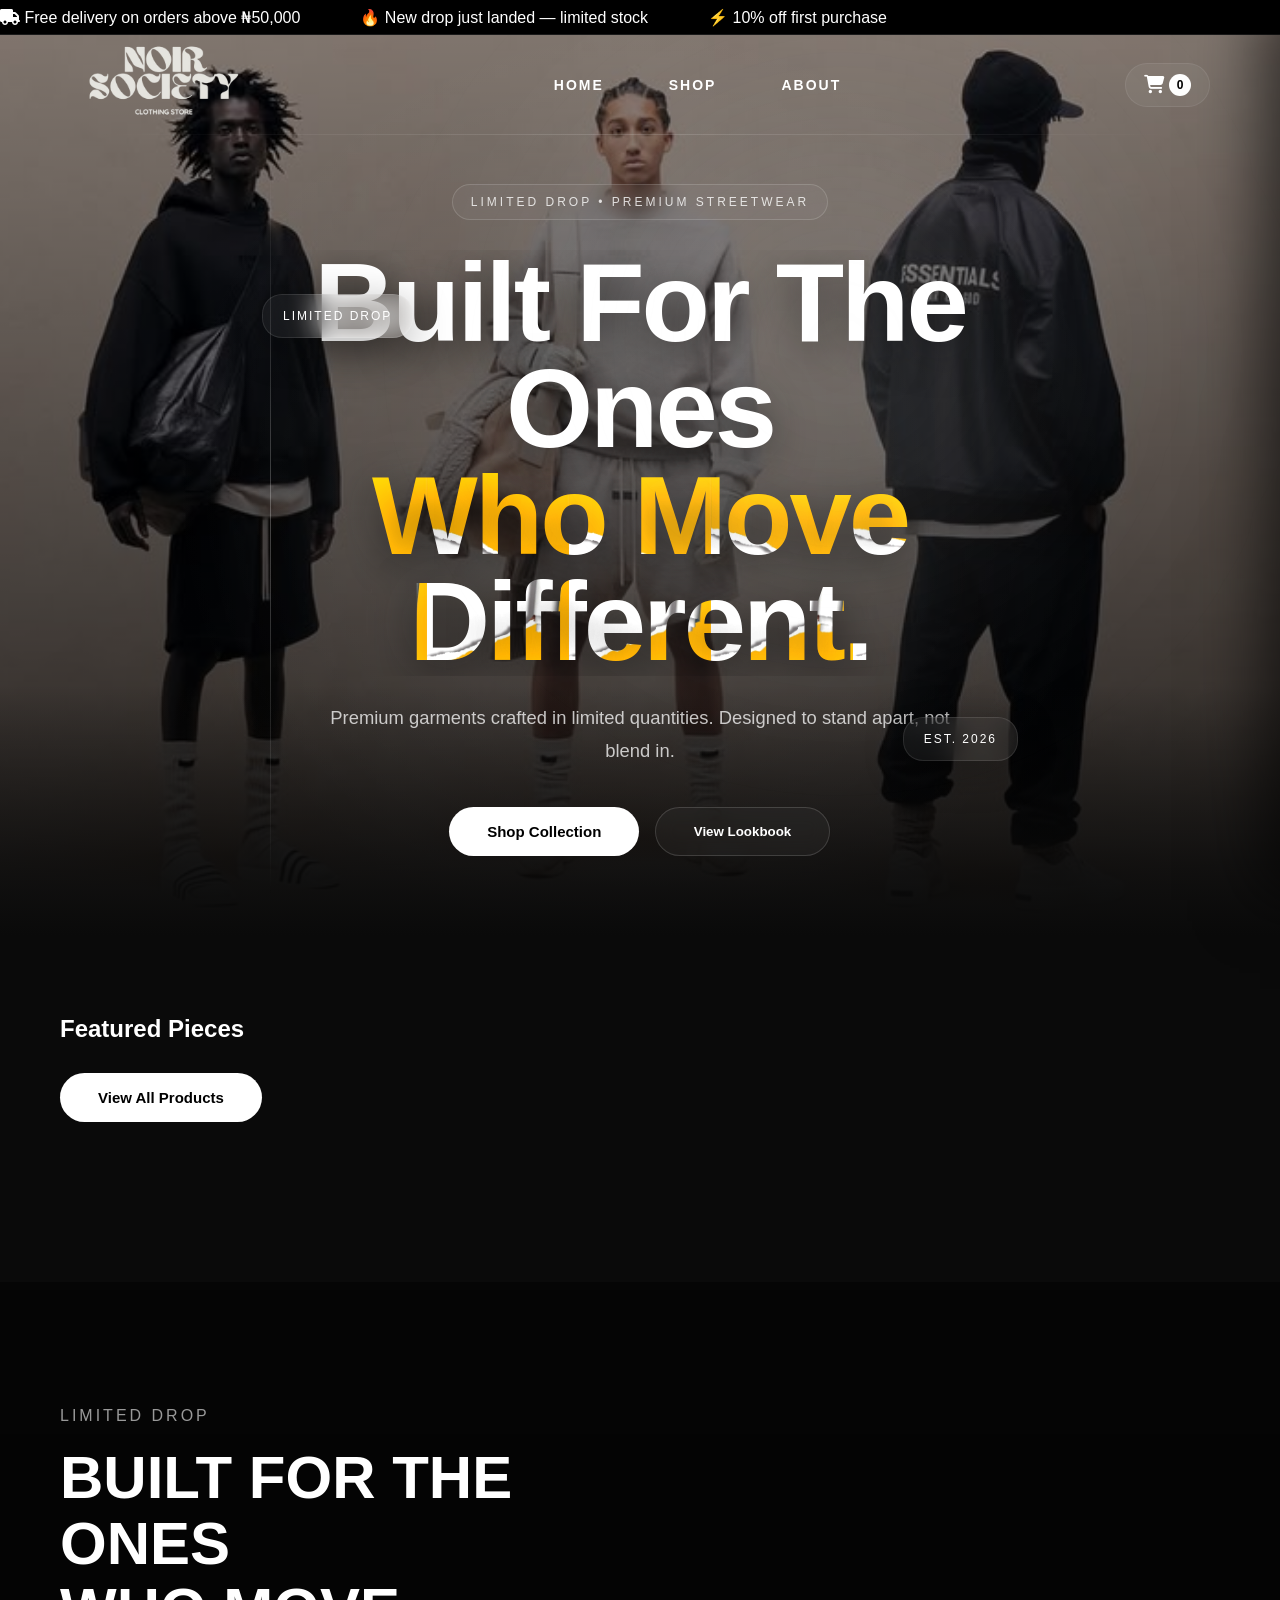
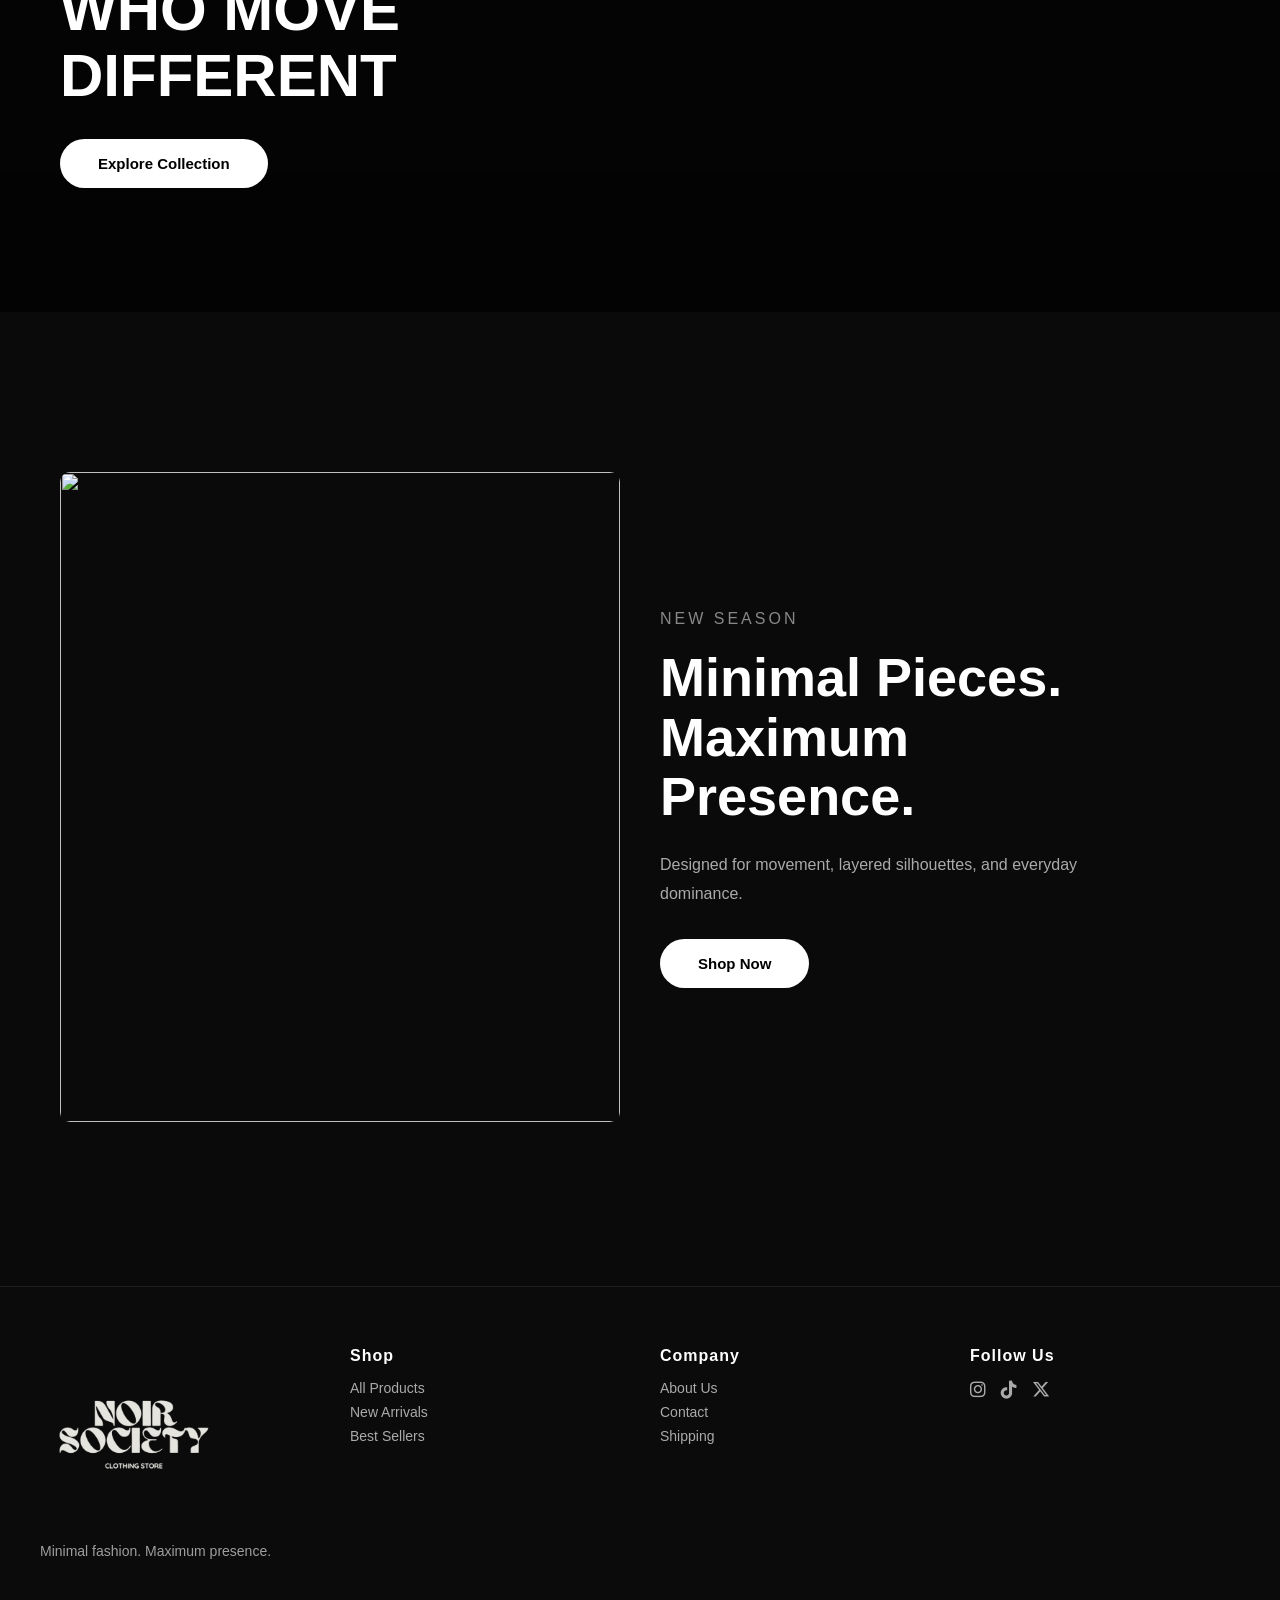
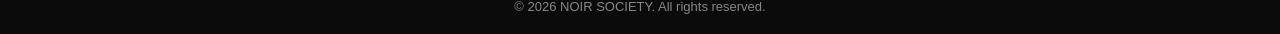
==== index.html @ 91fe2741 "Add files via upload" ====
<!DOCTYPE html>
<html lang="en">
<head>
  <meta charset="UTF-8" />
  <meta name="viewport" content="width=device-width, initial-scale=1.0"/>
  <title>NOIR SOCIETY</title>
  <link rel="stylesheet" href="https://cdnjs.cloudflare.com/ajax/libs/font-awesome/6.5.0/css/all.min.css">

  <link rel="stylesheet" href="styles.css" />
</head>
<body>
<div class="promo-bar">
  <div class="promo-track">
    <span><i class="fa-solid fa-truck"></i> Free delivery on orders above ₦50,000</span>
    <span>🔥 New drop just landed — limited stock</span>
    <span>⚡ 10% off first purchase</span>
  </div>
</div>
  <!-- HEADER -->
 <header class="header">

  <div class="logo"><img src="images/Black_and_Beige_Modern_Typographic_Simple_Echo_Clothing_Logo-removebg-preview.png" alt=""></div>

  <div class="header-divider"></div>

  <nav class="nav" id="nav-links">
    <a href="index.html">Home</a>
    <a href="products.html">Shop</a>
    <a href="#">About</a>
  </nav>

  <div class="header-icons">

    <div class="cart-icon" id="cart-btn">
      <i class="fa-solid fa-cart-shopping"></i> <span id="cart-count">0</span>
    </div>

    <div class="burger" id="burger">
      ☰
    </div>

  </div>

</header>
<div class="mobile-menu" id="mobile-menu">

  <div class="mobile-menu-header">
    <div class="logo">NOIR SOCIETY</div>

    <div class="close-menu" id="close-menu"><</div>
  </div>

  <div class="mobile-links">
    <a href="index.html">Home</a>
    <a href="#">Shop</a>
    <a href="#">About</a>
  </div>

</div>

  <!-- HERO SECTION -->
<section class="hero">

  <div class="hero-overlay"></div>

  <div class="hero-content">

    <span class="hero-tag">
      LIMITED DROP • PREMIUM STREETWEAR
    </span>

   <h1>
  Built For The Ones
  <span class="image-text">Who Move Different.</span>
</h1>

    <p>
      Premium garments crafted in limited quantities.
      Designed to stand apart, not blend in.
    </p>

    <div class="hero-actions">
      <a href="products.html"><button class="shop-btn">
        Shop Collection
      </button></a>

      <button class="secondary-btn">
        View Lookbook
      </button>

      <div class="hero-glow"></div>

<div class="floating-card card-1">
  LIMITED DROP
</div>

<div class="floating-card card-2">
  EST. 2026
</div>

<div class="hero-line"></div>

    </div>

  </div>

</section>


  <!-- FEATURED SECTION -->
  <section class="featured">

    <h2>Featured Pieces</h2>

    <div class="products" id="products"></div>
    <div>
      <button class="shop-btn" onclick="goToProducts()">
      View All Products
    </button></div>

  </section>
  

<section class="drop-banner">
  <div class="drop-bg"></div>

  <div class="drop-overlay">
    <p class="drop-tag">LIMITED DROP</p>

    <h2>
      BUILT FOR THE ONES<br />
      WHO MOVE DIFFERENT
    </h2>

    <button class="shop-btn">Explore Collection</button>
  </div>
</section>

<section class="editorial">

  <div class="editorial-image">
    <img
      src="https://images.unsplash.com/photo-1503342217505-b0a15ec3261c?q=80&w=1200"
      alt=""
    />
  </div>

  <div class="editorial-content">

    <p class="editorial-tag">
      NEW SEASON
    </p>

    <h2>
      Minimal Pieces.
      Maximum Presence.
    </h2>

    <p class="editorial-text">
      Designed for movement, layered silhouettes,
      and everyday dominance.
    </p>

    <a href="products.html"><button class="shop-btn">
      Shop Now
    </button></a>

  </div>

</section>

  <div id="cart-drawer" class="cart-drawer">
<button id="close-cart" class="close-cart">×</button>
  <h2>Your Cart</h2>
  
  <div id="cart-items"></div>

  <div class="cart-footer">
    <h3 id="cart-total">$0</h3>
    <button class="shop-btn2" onclick="goToCheckout()">
        Checkout
    </button>
  </div>

</div>

<div class="toast" id="toast">
  Product added to cart
</div>

<footer class="footer">

  <div class="footer-container">

    <!-- BRAND -->
    <div class="footer-brand">
      <h2 class="logo"><img src="images/Black_and_Beige_Modern_Typographic_Simple_Echo_Clothing_Logo-removebg-preview.png" alt=""></h2>
      <p>Minimal fashion. Maximum presence.</p>
    </div>

    <!-- LINKS -->
    <div class="footer-links">
      <h3>Shop</h3>
      <a href="products.html">All Products</a>
      <a href="#">New Arrivals</a>
      <a href="#">Best Sellers</a>
    </div>

    <div class="footer-links">
      <h3>Company</h3>
      <a href="#">About Us</a>
      <a href="#">Contact</a>
      <a href="#">Shipping</a>
    </div>

    <!-- SOCIAL -->
    <div class="footer-social">
      <h3>Follow Us</h3>

      <div class="social-icons">
        <a href="#"><i class="fa-brands fa-instagram"></i></a>
        <a href="#"><i class="fa-brands fa-tiktok"></i></a>
        <a href="#"><i class="fa-brands fa-x-twitter"></i></a>
      </div>

    </div>

  </div>

  <div class="footer-bottom">
    <p>© 2026 NOIR SOCIETY. All rights reserved.</p>
  </div>

</footer>
  
  <script src="https://cdn.jsdelivr.net/npm/@supabase/supabase-js"></script>
  <script src="main.js"></script>
  

</body>
</html>
---- styles.css ----
/*========== INDEX.HTML============*/
* {
  margin: 0;
  padding: 0;
  box-sizing: border-box;
}

body {
  background: #0a0a0a;
  color: white;
  font-family: Arial, sans-serif;
}


/* HEADER */

.header{
  position: fixed;
  top: 0;
  left: 0;

  width: 100%;
  height: 100px;

  display: flex;
  align-items: center;
  justify-content: space-between;

  padding: 0 70px;

  background: transparent;

  transition:
    background .5s ease,
    height .5s ease,
    padding .5s ease,
    transform .5s ease,
    box-shadow .5s ease;

  z-index: 1000;
}

.header.scrolled{
  height: 75px;

  background: rgba(10,10,10,.85);

  backdrop-filter: blur(20px);

  box-shadow:
    0 15px 50px rgba(0,0,0,.35);

  border-bottom:
    1px solid rgba(255,255,255,.05);
}

.logo img{
  width: 180px;

  transition: all .5s ease;
}

.header.scrolled .logo img{
  width: 145px;

  transform: translateY(-1px);
}

.logo img:hover{
  transform: scale(1.03);
}

.header-icons {
  display: flex;
  align-items: center;
  gap: 15px;
}

.header-left {
  display: flex;
  align-items: center;
}

.burger {
  display: none;
  font-size: 26px;
  cursor: pointer;
}

.nav{
  display:flex;
  align-items:center;
  gap:45px;
}

.nav a{
  position:relative;

  color:white;
  text-decoration:none;

  font-size:14px;
  font-weight:600;

  letter-spacing:2px;
  text-transform:uppercase;

  transition: all .4s ease;
}

.header.scrolled .nav a{
  letter-spacing: 2.5px;
}

.header::after{
  content:"";

  position:absolute;

  left:50%;
  bottom:0;

  transform:translateX(-50%);

  width:0;
  height:1px;

  background:
  linear-gradient(
    to right,
    transparent,
    rgba(255,255,255,.3),
    transparent
  );

  transition:width .6s ease;
}

.header.scrolled::after{
  width:85%;
}

.nav a::after{
  content:"";

  position:absolute;

  left:0;
  bottom:-8px;

  width:0;
  height:1px;

  background:white;

  transition:.3s ease;
}

.nav a:hover::after{
  width:100%;
}

.nav a:hover{
  color:#ffffff;
}

.cart-icon{
  display:flex;
  align-items:center;
  gap:10px;

  padding:10px 18px;

  border-radius:50px;

  background:rgba(255,255,255,.05);

  border:1px solid rgba(255,255,255,.08);

  cursor:pointer;

  transition:.3s ease;
}

.cart-icon:hover{
  background:rgba(255,255,255,.1);

  transform:translateY(-2px);
}

#cart-count{
  min-width:22px;
  height:22px;

  display:flex;
  align-items:center;
  justify-content:center;

  background:white;
  color:black;

  border-radius:50%;

  font-size:11px;
  font-weight:700;
}

.burger{
  font-size:28px;
  cursor:pointer;

  transition:.3s ease;
}

.burger:hover{
  transform:rotate(90deg);
}

.header-divider{
  position:absolute;

  bottom:0;
  left:50%;

  transform:translateX(-50%);

  width:85%;
  height:1px;

  background:
  linear-gradient(
    to right,
    transparent,
    rgba(255,255,255,.15),
    transparent
  );
}

.header.scrolled{
  height:75px;

  background:rgba(5,5,5,.92);

  box-shadow:
  0 10px 40px rgba(0,0,0,.4);
}

@media (max-width: 768px) {

  .header {
    display: flex;
    flex-direction: row;
   
    justify-content: space-between;
    align-items: center;

    width: 100%;

    padding: 15px 20px;

    flex-wrap: nowrap;
  }

  /* LEFT = LOGO */
  .logo {
    order: 1;
    flex: 1;
    
    text-align: left;

    font-size: 16px;
  }
  .logo img{
    width: 140px;
  }
  /* RIGHT GROUP = ICONS */
  .header-icons {
    order: 2;

    display: flex;
    align-items: center;
    justify-content: flex-end;

    gap: 12px;

    flex: 1;
  }

  .burger {
    display: block;
  }

  .nav {
    display: none;
  }

  .hero-content h1 {
    font-size: 40px;
  }

  .products {
    flex-direction: column;
  }

}
.cart-icon {
  cursor: pointer;
  font-size: 18px;

  display: flex;
  align-items: center;
  gap: 5px;
}

#cart-count {
  background: white;
  color: black;

  font-size: 12px;

  padding: 2px 6px;
  border-radius: 50%;
}

.mobile-menu {
  position: fixed;
  top: 0;
  right: -100%;

  width: 100%;
  height: 100vh;

  background: rgba(10,10,10,0.98);
  backdrop-filter: blur(12px);

  color: white;

  transition: 0.35s ease;

  z-index: 2000;

  display: flex;
  flex-direction: column;

  padding: 25px;
}

.mobile-menu.open {
  right: 0;
}

.mobile-menu-header {
  display: flex;
  justify-content: space-between;
  align-items: center;
}

.close-menu {
  font-size: 32px;
  cursor: pointer;
  margin: 20px;
}

.mobile-links {
  margin-top: 60px;

  display: flex;
  flex-direction: column;
  gap: 25px;
}

.mobile-links a {
  color: white;
  text-decoration: none;

  font-size: 22px;

  letter-spacing: 1px;
}
.logo {
  font-size: 20px;
  font-weight: bold;
  letter-spacing: 2px;
}

.nav a {
  color: white;
  text-decoration: none;
  margin-left: 20px;
}


/* HERO */

.hero {
  position: relative;

  min-height: 100vh;

  display: flex;
  align-items: center;
  justify-content: center;

  text-align: center;

  overflow: hidden;

  background:
    linear-gradient(
      180deg,
      rgba(0,0,0,.45),
      rgba(0,0,0,.85)
    ),
    url("images/bag2.png");

  background-size: cover;
  background-position: center;
}

@media screen and (max-width: 750px) {
  .hero{
    background-size: cover;
  }
}

.image-text{
  display:block;

  background:url("images/text.png");
  background-size:contain;
  background-position:center;

  -webkit-background-clip:text;
  background-clip:text;

  color:transparent;

  filter:brightness(1.3);
}

.hero-content h1{
  position:relative;
  overflow:hidden;
  text-shadow:
    0 10px 40px rgba(0,0,0,.6),
    0 0 80px rgba(255,255,255,.08);
}

.hero-content h1::after{
  content:"";

  position:absolute;
  top:0;
  left:-150%;

  width:50%;
  height:100%;

  background:
  linear-gradient(
    90deg,
    transparent,
    rgba(255,255,255,.25),
    transparent
  );

  transform:skewX(-20deg);

  animation:sweep 6s infinite;
}

@keyframes sweep{
  100%{
    left:200%;
  }
}

.hero-overlay {
  position: absolute;
  inset: 0;

  background:
    radial-gradient(
      circle at center,
      rgba(255,255,255,.08),
      transparent 60%
    );

  pointer-events: none;
}

.hero-content {
  position: relative;
  z-index: 2;
  transition:transform .2s ease;
  max-width: 900px;
  margin-top: 70px;
  padding: 40px;
}

.hero-tag {
  display: inline-block;

  padding: 10px 18px;

  border: 1px solid rgba(255,255,255,.15);
  border-radius: 999px;

  background: rgba(255,255,255,.04);
  backdrop-filter: blur(10px);

  color: rgba(255,255,255,.8);

  font-size: 12px;
  letter-spacing: 3px;
  text-transform: uppercase;

  margin-bottom: 30px;
}

.hero-content h1 {
  font-size: clamp(4rem, 9vw, 7rem);
 
  line-height: 0.95;

  font-weight: 800;

  letter-spacing: -3px;

  color: white;

  margin-bottom: 25px;
}

.hero-content p {
  max-width: 650px;

  margin: 0 auto;

  font-size: 1.15rem;
  line-height: 1.8;

  color: rgba(255,255,255,.75);
}

.hero-actions {
  margin-top: 40px;

  display: flex;
  justify-content: center;
  gap: 16px;

  flex-wrap: wrap;
}

.shop-btn {
  padding: 16px 38px;

  border: none;
  border-radius: 50px;

  background: white;
  color: black;

  font-weight: 700;
  font-size: 15px;

  cursor: pointer;

  transition: all .3s ease;
}

.shop-btn:hover {
  transform: translateY(-4px);

  box-shadow:
    0 15px 40px rgba(255,255,255,.15);
}

.secondary-btn {
  padding: 16px 38px;

  border-radius: 50px;

  border: 1px solid rgba(255,255,255,.15);

  background: rgba(255,255,255,.04);

  backdrop-filter: blur(10px);

  color: white;

  font-weight: 600;

  cursor: pointer;

  transition: all .3s ease;
}

.secondary-btn:hover {
  background: rgba(255,255,255,.1);
  transform: translateY(-4px);
}

.hero-glow {
  position: absolute;

  width: 700px;
  height: 700px;

  border-radius: 50%;

  background:
  radial-gradient(
    circle,
    rgba(255,255,255,.15),
    transparent 70%
  );

  filter: blur(100px);

  top: -150px;
  right: -100px;

  animation: floatGlow 8s ease-in-out infinite;
}

@keyframes floatGlow {
  50% {
    transform:
    translateY(30px)
    scale(1.1);
  }
}

.floating-card {
  position: absolute;

  padding: 14px 20px;

  backdrop-filter: blur(15px);

  background: rgba(255,255,255,.05);

  border: 1px solid rgba(255,255,255,.1);

  border-radius: 20px;

  color: white;

  font-size: 12px;
  letter-spacing: 2px;

  box-shadow:
  0 10px 40px rgba(0,0,0,.3);
}

.card-1 {
  top: 20%;
  left: 8%;

  animation: float1 5s ease-in-out infinite;
}

.card-2 {
  bottom: 18%;
  right: 8%;

  animation: float2 6s ease-in-out infinite;
}

@keyframes float1 {
  50% {
    transform: translateY(-15px);
  }
}

@keyframes float2 {
  50% {
    transform: translateY(15px);
  }
}

.hero-line {
  position: absolute;

  left: 80px;
  top: 0;

  width: 1px;
  height: 100%;

  background:
  linear-gradient(
    transparent,
    rgba(255,255,255,.25),
    transparent
  );
}

.hero::after {
  content: "";

  position: absolute;
  left: 0;
  bottom: 0;

  width: 100%;
  height: 250px;

  background:
  linear-gradient(
    transparent,
    #0a0a0a
  );
}


/* FEATURED */

.featured {
  padding: 80px 60px;
}

.featured h2 {
  margin-bottom: 30px;
}

.products {
  display: grid;

  grid-template-columns:
    repeat(auto-fit, minmax(250px, 1fr));

  gap: 20px;
}
.card {
  flex: 1;

  background: #151515;

  border: 1px solid #222;

  overflow: hidden;

  transition:
    transform 0.3s ease,
    border-color 0.3s ease;

  cursor: pointer;
}

.card:hover {
  transform: translateY(-6px);

  border-color: #444;
}
.card img {
  width: 100%;
  height: 300px;
  transition: 0.3s ease;
  
}

.card-content {
  padding: 20px;
}

.card-content h3 {
  margin-bottom: 10px;
}

.card:hover img {
  transform: scale(1.05);
}

.card-content p {
  color: #999;
} 

.card-image {
  position: relative;
  overflow: hidden;
}

.card-overlay {
  position: absolute;
  inset: 0;

  background: rgba(0,0,0,0.45);

  display: flex;
  justify-content: center;
  align-items: center;

  opacity: 0;

  transition: 0.3s ease;
}

.card:hover .card-overlay {
  opacity: 1;
}

.view-btn {
  background: white;
  color: black;

  border: none;

  padding: 12px 22px;

  font-size: 14px;
  letter-spacing: 1px;

  cursor: pointer;

  transform: translateY(10px);

  transition: 0.3s ease;
}

.card:hover .view-btn {
  transform: translateY(0);
}

.cart-drawer {
  position: fixed;
  top: 0;
  right: -420px;

  width: 420px;
  max-width: 100%;
  height: 100vh;

  background: #0a0a0a;
  color: #fff;

  padding: 30px;
  overflow-y: auto;

  transition: all 0.4s ease;
  z-index: 99999;

  border-left: 1px solid rgba(255,255,255,0.08);
  box-shadow: -20px 0 60px rgba(0,0,0,0.6);
}

.cart-drawer.open {
  right: 0;
}

.cart-drawer h2 {
  font-size: 28px;
  font-weight: 600;
  margin-bottom: 30px;
  letter-spacing: 1px;
}

.cart-item {
  display: flex;
  gap: 16px;

  padding: 16px;
  margin-bottom: 18px;

  background: #141414;
  border: 1px solid rgba(255,255,255,0.05);
  border-radius: 18px;

  transition: 0.3s ease;
}

.cart-item:hover {
  transform: translateY(-2px);
  border-color: rgba(255,255,255,0.12);
}

.cart-img {
  width: 90px;
  height: 90px;

  object-fit: cover;

  border-radius: 12px;
}

.cart-info {
  flex: 1;
}

.cart-info p:first-child {
  font-size: 16px;
  font-weight: 600;
  margin-bottom: 6px;
}

.cart-info p {
  color: #aaa;
  margin: 4px 0;
}

.cart-info div {
  display: flex;
  align-items: center;
  gap: 10px;

  margin-top: 10px;
}

.cart-info div button {
  width: 32px;
  height: 32px;

  border: none;
  border-radius: 50%;

  background: #222;
  color: white;

  cursor: pointer;
  transition: 0.2s ease;
}

.cart-info div button:hover {
  background: #333;
}

.cart-info span {
  min-width: 20px;
  text-align: center;
  font-weight: 600;
}

.cart-info button:last-child {
  margin-top: 10px;

  background: transparent;
  color: #ff5a5a;

  border: none;
  cursor: pointer;

  font-size: 13px;
}

.cart-footer {
  position: sticky;
  bottom: 0;

  background: #0a0a0a;
  padding-top: 20px;
  margin-top: 25px;

  border-top: 1px solid rgba(255,255,255,0.08);
}

#cart-total {
  font-size: 28px;
  font-weight: 700;

  margin-bottom: 15px;
}

.shop-btn2 {
  width: 100%;
  padding: 16px;

  border: none;
  border-radius: 14px;

  background: white;
  color: black;

  font-size: 15px;
  font-weight: 700;
  letter-spacing: 1px;

  cursor: pointer;
  transition: 0.3s ease;
}

.shop-btn:hover {
  transform: translateY(-2px);
}

.close-cart {
  position: absolute;
  top: 20px;
  right: 20px;

  background: transparent;
  border: none;

  color: white;
  font-size: 28px;

  cursor: pointer;
}

.qty-controls {
  display: flex;
  align-items: center;
  gap: 10px;

  margin: 10px 0;
}

.qty-controls button {
  background: #222;
  color: white;

  border: none;

  width: 30px;
  height: 30px;

  cursor: pointer;
}


.drop-banner {
  position: relative;
  height: 70vh;
  margin: 80px 0;
  display: flex;
  align-items: center;
  padding: 60px;
  overflow: hidden;
}
.drop-bg {
  position: absolute;
  inset: 0;

  background:
    linear-gradient(rgba(0,0,0,0.45), rgba(0,0,0,0.65)),
    url("https://images.unsplash.com/photo-1515886657613-9f3515b0c78f?q=80&w=1200");

  background-size: cover;
  background-position: center;

  transform: scale(1.1);
  animation: breathe 12s ease-in-out infinite alternate;
  will-change: transform;
}
@keyframes breathe {
  0% {
    transform: scale(1.1);
  }
  100% {
    transform: scale(1.18);
  }
}




.drop-overlay {
  position: relative;
  max-width: 600px;
  color: white;

  animation: floatText 6s ease-in-out infinite;
}
@keyframes floatText {
  0% { transform: translateY(0px); }
  50% { transform: translateY(-6px); }
  100% { transform: translateY(0px); }
}

.drop-tag {
  color: #999;

  letter-spacing: 3px;

  margin-bottom: 20px;
}

.drop-banner h2 {
  font-size: 60px;
  line-height: 1.1;

  margin-bottom: 30px;
}

@media (max-width: 768px) {

  .drop-banner {
    height: 60vh;

    padding: 25px;
  }

  .drop-banner h2 {
    font-size: 34px;
  }

}

.editorial {
  display: grid;

  grid-template-columns: 1fr 1fr;

  gap: 40px;

  align-items: center;

  padding: 80px 60px;
}

.editorial-image img {
  width: 100%;
  height: 650px;

  object-fit: cover;

  border-radius: 10px;
}

.editorial-content {
  max-width: 500px;
}

.editorial-tag {
  color: #888;

  letter-spacing: 3px;

  margin-bottom: 20px;
}

.editorial-content h2 {
  font-size: 54px;

  line-height: 1.1;

  margin-bottom: 25px;
}

.editorial-text {
  color: #aaa;

  line-height: 1.8;

  margin-bottom: 30px;
}

@media (max-width: 768px) {

  .editorial {
    grid-template-columns: 1fr;

    padding: 30px 20px;
  }

  .editorial-image img {
    height: 450px;
  }

  .editorial-content h2 {
    font-size: 36px;
  }

}

.product-badge {
  position: absolute;
  top: 15px;
  left: 15px;

  padding: 6px 12px;

  font-size: 12px;
  letter-spacing: 1px;

  z-index: 10;
  background: white;
  color: black;

  border-radius: 30px;
}

.New {
  background: white;
  color: black;
}

.limited {
  background: #ffae00;
  color: black;
}

.sold{
  background: #ff3b3b;
  color: white;
}
.quick-add-btn {
  margin-top: 12px;

  background: transparent;
  color: white;

  border: 1px solid white;

  padding: 12px 22px;

  cursor: pointer;

  transition: 0.3s ease;
}

.quick-add-btn:hover {
  background: white;
  color: black;
}

.toast {
  position: fixed;

  bottom: 30px;
  right: 30px;

  background: white;
  color: black;

  padding: 14px 22px;

  border-radius: 8px;

  font-size: 14px;
  letter-spacing: 1px;

  opacity: 0;

  transform: translateY(20px);

  transition:
    opacity 0.3s ease,
    transform 0.3s ease;

  z-index: 999999;

  pointer-events: none;
}

.toast.show {
  opacity: 1;

  transform: translateY(0);
}
/*========== INDEX.HTML============*/

/*========== PRODUCT.HTML============*/
.product-page {
  display: flex;
  gap: 50px;
  padding: 60px;
  min-height: 100vh;
  align-items: flex-start;
}

/* LEFT SIDE (IMAGE COLUMN) */
.product-image {
  flex: 1;
  max-width: 520px;

  display: flex;
  flex-direction: column;
  gap: 12px;
}

/* MAIN IMAGE (HERO) */
#product-image {
  width: 100%;
  height: 520px;              /* IMPORTANT: forces hero size */
  object-fit: cover;
  border-radius: 14px;
  display: block;
}

.header2 {
  position: sticky;
  top: 0;

  display: flex;
  justify-content: space-between;
  align-items: center;
  height: 80px;
  padding: 20px;
  width: 100%;
  background: rgba(10,10,10,0.9);
  backdrop-filter: blur(10px);

  z-index: 1000;
}


  .logo2 img{
    width: 140px;
  }

.nav2 a {
  color: #fff;
  text-decoration: none;
  font-weight: 600;
  font-size: 14px;
  letter-spacing: 1px;
  transition: 0.3s;
}

.nav2 a:hover {
  color: gray;
}
/* THUMBNAIL WRAPPER */
.thumbnail-container {
  display: flex;
  gap: 8px;
  margin-top: 12px;
  flex-wrap: wrap;
}

.thumbnail {
  width: clamp(50px, 15vw, 72px);
  height: clamp(50px, 15vw, 72px);

  object-fit: cover;
  border-radius: 10px;

  cursor: pointer;

  border: 2px solid transparent;

  opacity: 0.7;
  transition: 0.2s ease;
}

.thumbnail:hover {
  opacity: 1;
  transform: scale(1.06);
  border-color: #fff;
}

.thumbnail.active {
  opacity: 1;
  border-color: #fff;
  transform: scale(1.1);
}

@media (max-width: 768px) {

  .thumbnail-container {
    gap: 6px;
  }

  .thumbnail {
    width: 55px;
    height: 55px;
  }

}

/* RIGHT SIDE (DETAILS) */
.product-details {
  flex: 1;
  display: flex;
  flex-direction: column;
  gap: 12px;
  justify-content: center;
}

.product-details h1 {
  font-size: 50px;
}

.product-price {
  margin-top: 20px;

  font-size: 24px;
  color: #999;
}

.product-description {
  margin-top: 20px;

  line-height: 1.7;
}

.product-benefits {
  margin-top: 20px;

  padding-left: 20px;

  color: #bbb;
}

.product-benefits li {
  margin-bottom: 10px;
}

@media (max-width: 768px) {

  .product-page {
    flex-direction: column;

    padding: 20px;

    gap: 30px;
  }

  .product-image {
    height: 400px;

    border-radius: 10px;
  }

  .product-details h1 {
    font-size: 32px;
  }

  .product-price {
    font-size: 20px;
  }

  .product-description {
    font-size: 15px;
  }

  .shop-btn2 {
    width: 100%;
  }

}

.size-section {
  margin-top: 25px;
}

.sizes {
  display: flex;
  gap: 10px;
  margin-top: 10px;
}

.size-btn {
  width: 50px;
  height: 50px;

  border: 1px solid #333;

  background: transparent;
  color: white;

  cursor: pointer;

  transition: 0.3s ease;
}

.size-btn:hover {
  border-color: white;
}

.size-btn.active {
  background: white;
  color: black;
}


/*========== CHECKOUT.HTML============*/

.checkout {
  padding: 60px;
  color: white;
}

.checkout-summary {
  margin-top: 30px;
  display: flex;
  flex-direction: column;
  gap: 15px;
  max-width: 400px;
}

.checkout-summary input {
  padding: 10px;
  background: #111;
  border: 1px solid #333;
  color: white;
}

.checkout-container {
  display: flex;
  gap: 40px;
  padding: 40px;
  max-width: 1100px;
  margin: auto;
  align-items: flex-start;
}

/* LEFT SIDE */
.checkout-items {
  flex: 2;
  display: flex;
  flex-direction: column;
  gap: 15px;
}

/* ITEM CARD */
.checkout-item {
  display: flex;
  gap: 15px;
  background: #111;
  padding: 15px;
  border-radius: 10px;
  align-items: center;
}

.checkout-item img {
  border-radius: 8px;
  width: 70px;
  height: 70px;
  object-fit: cover;
}

.checkout-item p {
  margin: 3px 0;
  color: #ccc;
  font-size: 14px;
}

/* RIGHT SIDE */
.checkout-summary {
  flex: 1;
  background: #0d0d0d;
  padding: 20px;
  border-radius: 12px;
  position: sticky;
  top: 20px;
  height: fit-content;
}

.summary-box {
  display: flex;
  justify-content: space-between;
  margin: 20px 0;
  padding: 10px 0;
  border-top: 1px solid #222;
  border-bottom: 1px solid #222;
}

.pay-btn {
  width: 100%;
  padding: 12px;
  background: white;
  color: black;
  border: none;
  font-weight: bold;
  cursor: pointer;
  transition: 0.2s;
}

.pay-btn:hover {
  opacity: 0.8;
}

.rating {
  display: flex;
  align-items: center;
  gap: 6px;
  margin: 5px 0;
}

.stars {
  
  color: gold;
  font-size: 20px;
}

.rating-number {
  font-size: 12px;
  opacity: 0.7;
}

/* PROMO BAR */
.promo-bar {
  position: sticky;
  top: 0;
  z-index: 1000;
  background: black;
  color: white;
  overflow: hidden;
  height: 35px;
  display: flex;
  align-items: center;
  border-bottom: 1px solid rgba(255,255,255,0.1);
}

/* sliding text container */
.promo-track {
  display: flex;
  gap: 60px;
  white-space: nowrap;
  animation: slide 12s linear infinite;
}

/* animation */
@keyframes slide {
  0% {
    transform: translateX(100%);
  }
  100% {
    transform: translateX(-100%);
  }
}

/* HEADER SHOULD STICK UNDER IT */
.header {
  position: fixed;
  top: 35px; /* IMPORTANT: matches promo height */
  z-index: 1000;
}


.card-content {
  position: relative;
}

/* push button to right side of card */
.mobile-add-btn {
  display: none; /* default hidden */
}

/* MOBILE ONLY */


  .card-content {
    display: flex;
    flex-direction: column;
    gap: 6px;
  }

  /* price + button row */
  .card-footer {
    display: flex;
    justify-content: space-between;
    align-items: center;
  }

  .mobile-add-btn {
    display: flex;
    align-items: center;
    justify-content: center;
    gap: 6px;

    padding: 8px 12px;
    border: none;
    background: black;
    color: white;
    border-radius: 6px;

    margin-left: auto; /* THIS pushes it right */
  }

  .mobile-add-btn i {
    font-size: 14px;
  }

.price-block {
  display: flex;
  gap: 10px;
  align-items: center;
  margin-top: 5px;
}

.current-price {
  font-weight: bold;
  font-size: 16px;
}

.old-price {
  text-decoration: line-through;
  color: #999;
  font-size: 13px;
}


.footer {
  background: #0b0b0b;
  color: #fff;
  padding: 60px 20px 20px;
  margin-top: 80px;
  border-top: 1px solid rgba(255,255,255,0.08);
}

.footer-container {
  display: grid;
  grid-template-columns: repeat(4, 1fr);
  gap: 40px;
  max-width: 1200px;
  margin: auto;
}

.footer-brand h2 {
  font-size: 22px;
  letter-spacing: 2px;
}

.footer-brand p {
  opacity: 0.6;
  margin-top: 10px;
  font-size: 14px;
}

.footer-links h3,
.footer-social h3 {
  margin-bottom: 15px;
  font-size: 16px;
  letter-spacing: 1px;
}

.footer-links a {
  display: block;
  color: #aaa;
  text-decoration: none;
  margin-bottom: 8px;
  font-size: 14px;
  transition: 0.3s;
}

.footer-links a:hover {
  color: #fff;
  transform: translateX(4px);
}

.social-icons {
  display: flex;
  gap: 15px;
}

.social-icons a {
  color: #aaa;
  font-size: 18px;
  transition: 0.3s;
}

.social-icons a:hover {
  color: #fff;
  transform: scale(1.2);
}

.footer-bottom {
  text-align: center;
  margin-top: 40px;
  font-size: 13px;
  opacity: 0.5;
}

/* RESPONSIVE */
@media (max-width: 768px) {
  .footer-container {
    grid-template-columns: 1fr 1fr;
  }
}

@media (max-width: 500px) {
  .footer-container {
    grid-template-columns: 1fr;
    text-align: center;
  }

  .social-icons {
    justify-content: center;
  }
}
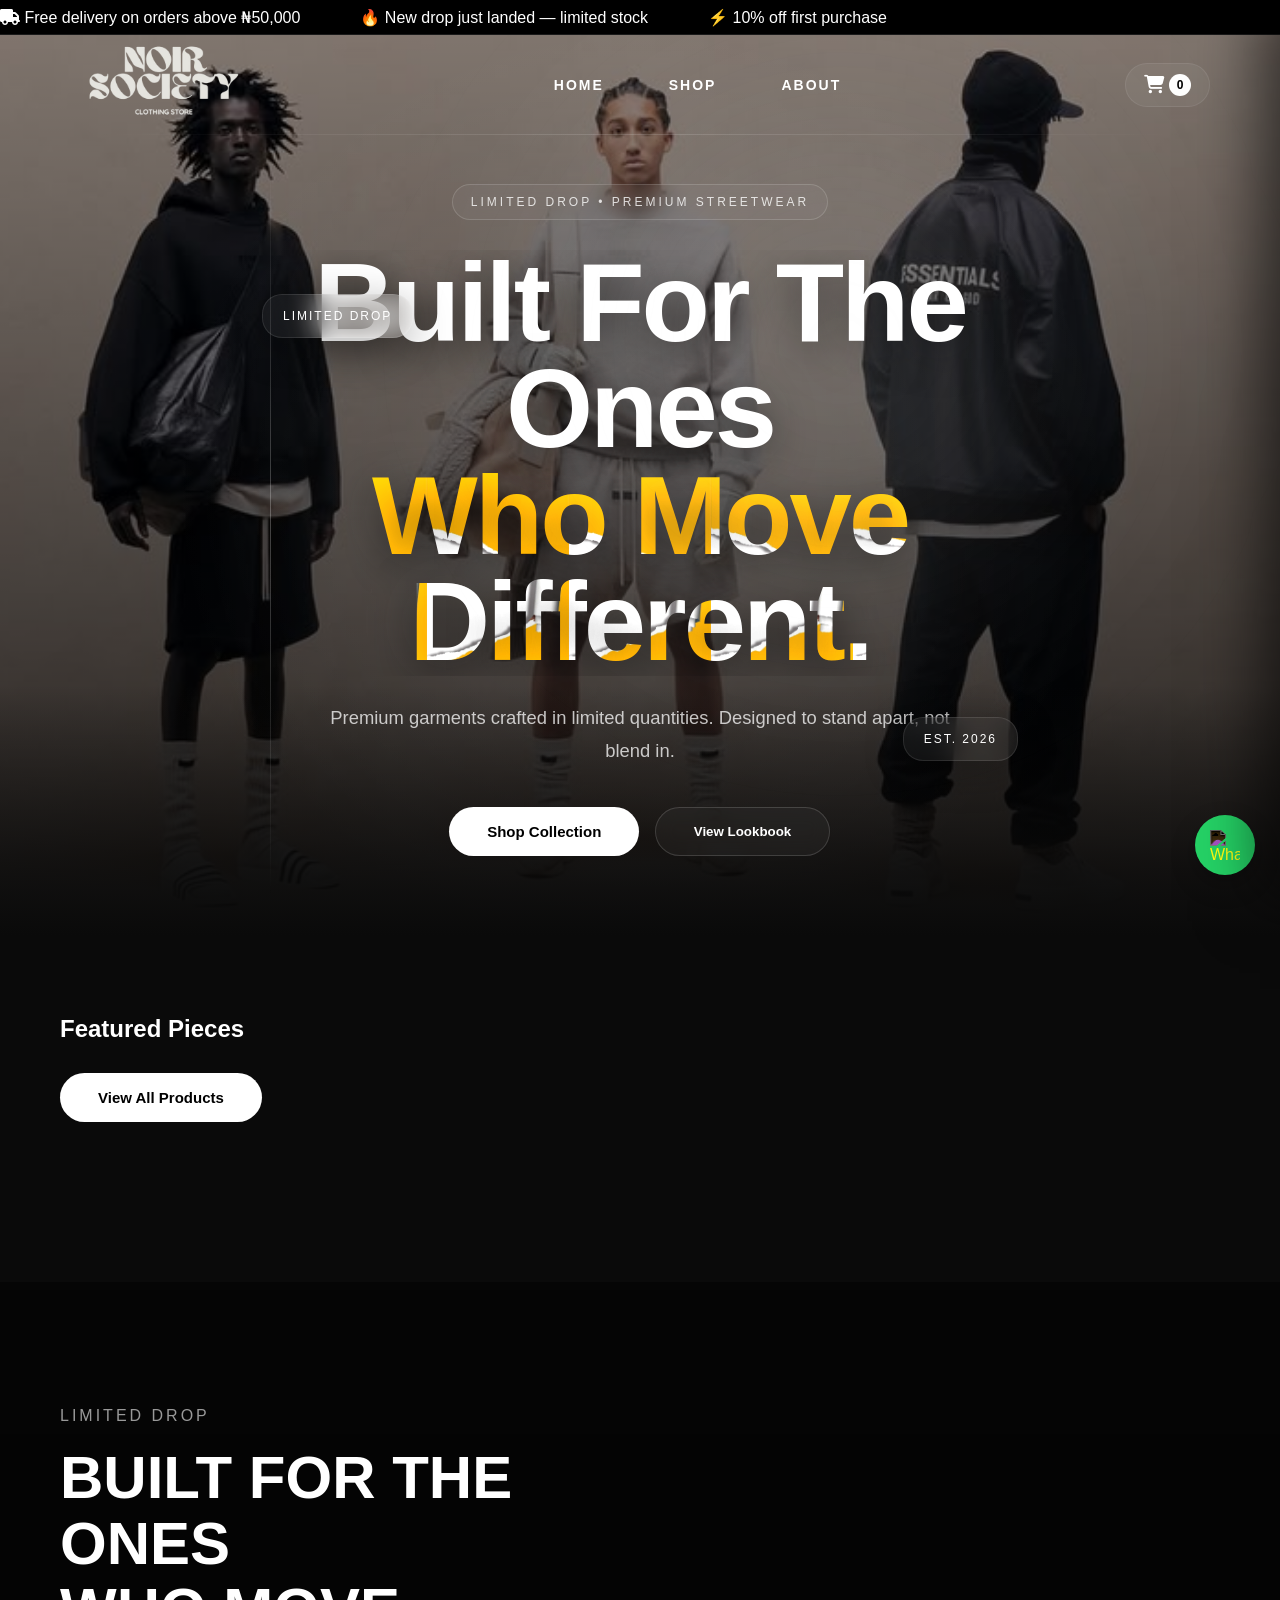
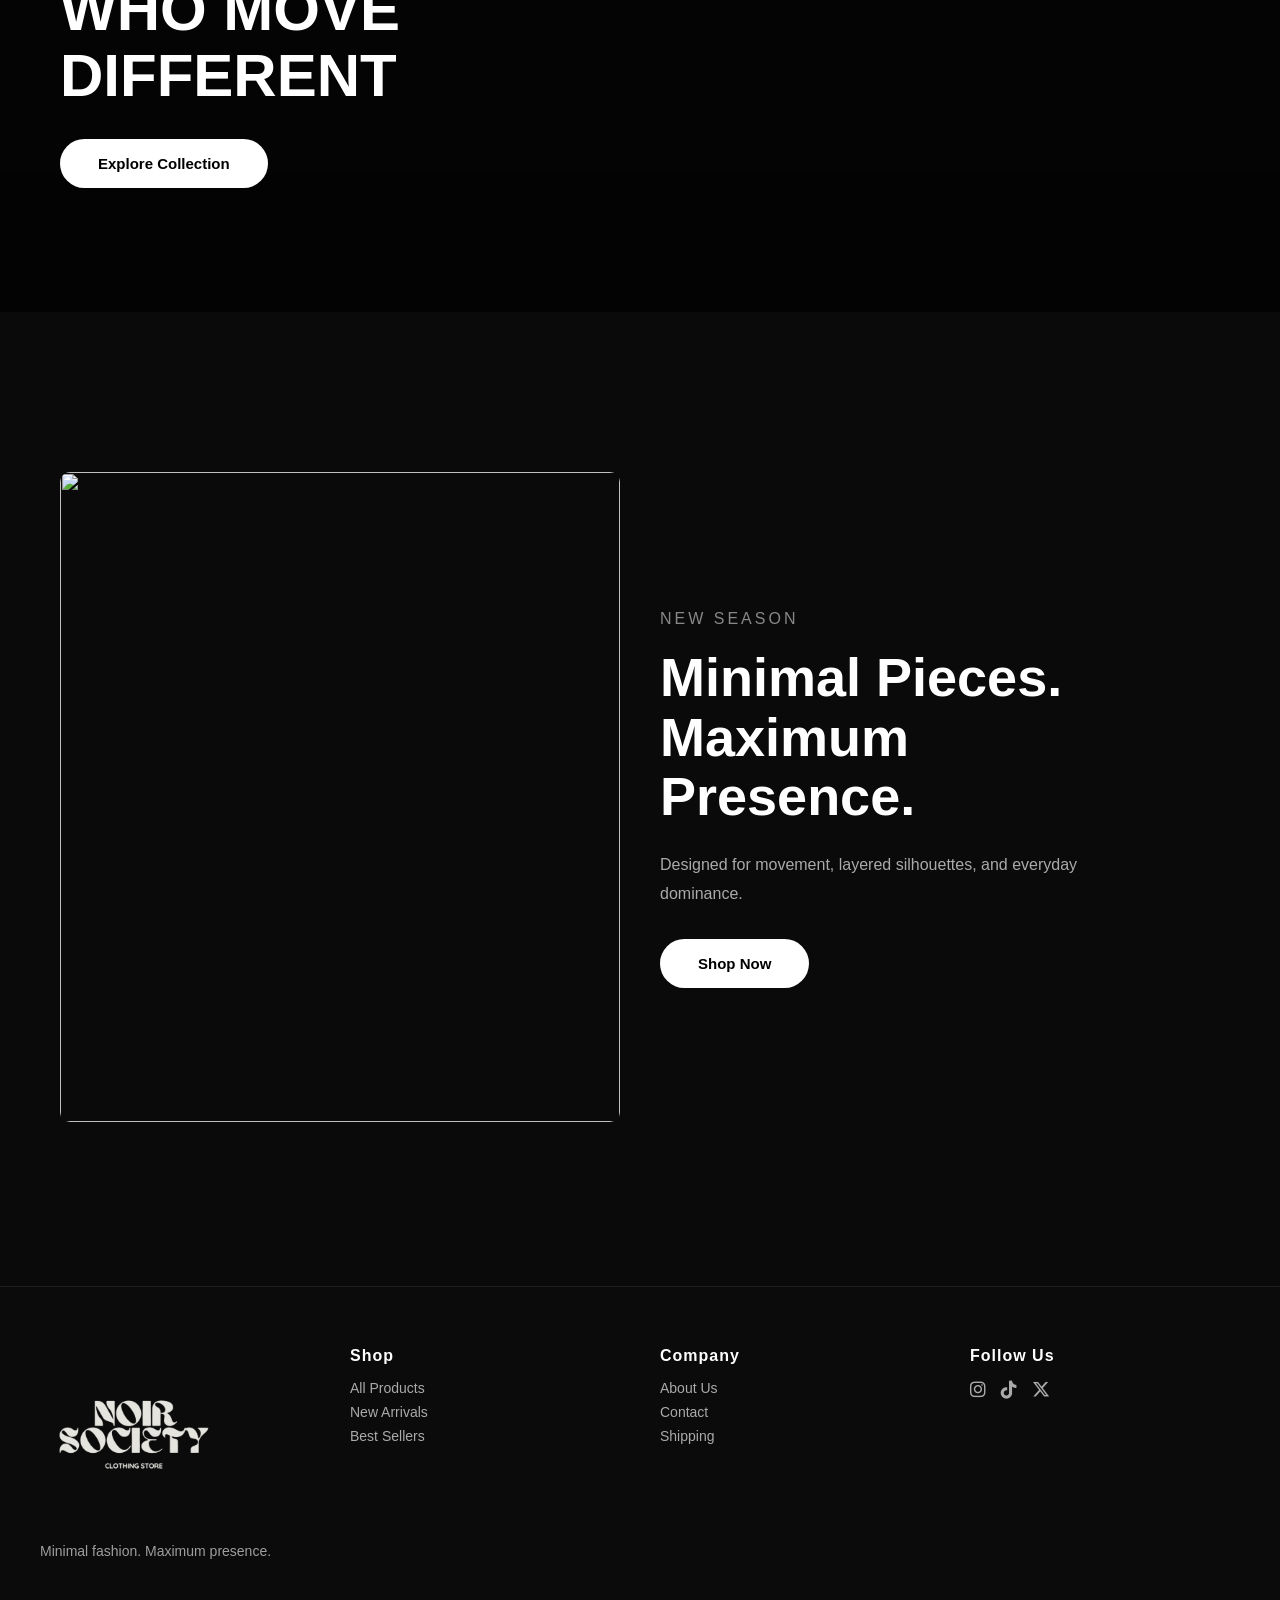
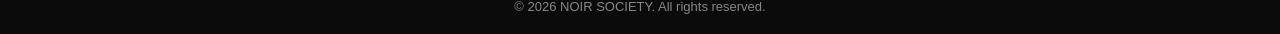
==== commit 92f36bd6: "Update index.html" ====
--- a/index.html
+++ b/index.html
@@ -178,7 +178,7 @@
   <div class="cart-footer">
     <h3 id="cart-total">$0</h3>
     <button class="shop-btn2" onclick="goToCheckout()">
-        Checkout
+        Checkout via whattsap
     </button>
   </div>
 
@@ -232,10 +232,13 @@
   </div>
 
 </footer>
+<a href="https://wa.me/2348138065824" class="whatsapp-float" target="_blank" rel="noopener">
+  <img src="https://cdn.jsdelivr.net/gh/simple-icons/simple-icons/icons/whatsapp.svg" alt="WhatsApp Chat">
+</a>
   
   <script src="https://cdn.jsdelivr.net/npm/@supabase/supabase-js"></script>
   <script src="main.js"></script>
   
 
 </body>
-</html>+</html>
--- a/styles.css
+++ b/styles.css
@@ -969,8 +969,8 @@
   border: none;
   border-radius: 14px;
 
-  background: white;
-  color: black;
+  background: rgb(9, 145, 61);
+  color: rgb(253, 252, 252);
 
   font-size: 15px;
   font-weight: 700;
@@ -1771,4 +1771,45 @@
   .social-icons {
     justify-content: center;
   }
-}+}
+
+.whatsapp-float {
+  position: fixed;
+  width: 60px;
+  height: 60px;
+  bottom: 25px;
+  right: 25px;
+  background-color: #25D366;
+  border-radius: 50%;
+  display: flex;
+  justify-content: center;
+  align-items: center;
+  box-shadow: 0 10px 25px rgba(0,0,0,0.25);
+  z-index: 9999;
+  transition: transform 0.3s ease, box-shadow 0.3s ease;
+  animation: pulse 1.8s infinite;
+}
+
+.whatsapp-float img {
+  width: 30px;
+  height: 30px;
+  filter: invert(1);
+}
+
+.whatsapp-float:hover {
+  transform: scale(1.1);
+  box-shadow: 0 15px 35px rgba(0,0,0,0.35);
+  animation: none;
+}
+
+@keyframes pulse {
+  0% {
+    box-shadow: 0 0 0 0 rgba(37, 211, 102, 0.6);
+  }
+  70% {
+    box-shadow: 0 0 0 15px rgba(37, 211, 102, 0);
+  }
+  100% {
+    box-shadow: 0 0 0 0 rgba(37, 211, 102, 0);
+  }
+}
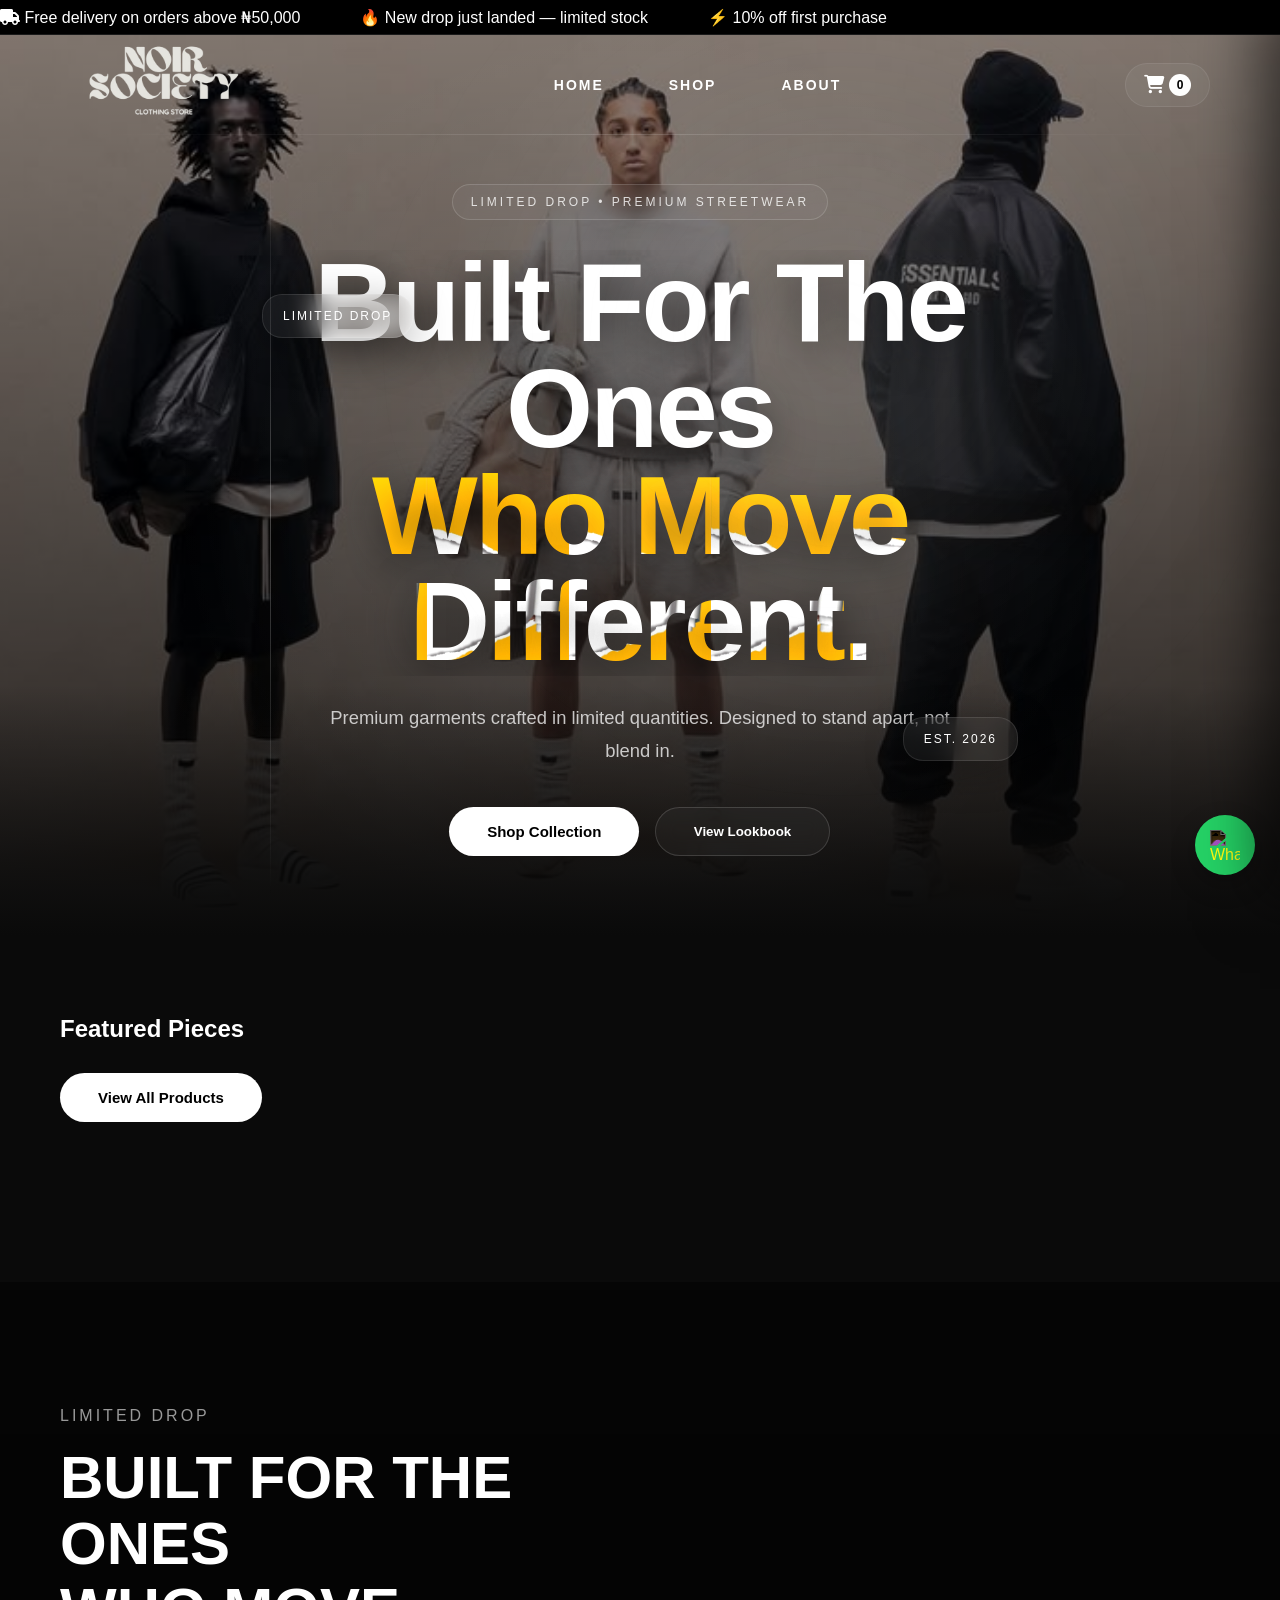
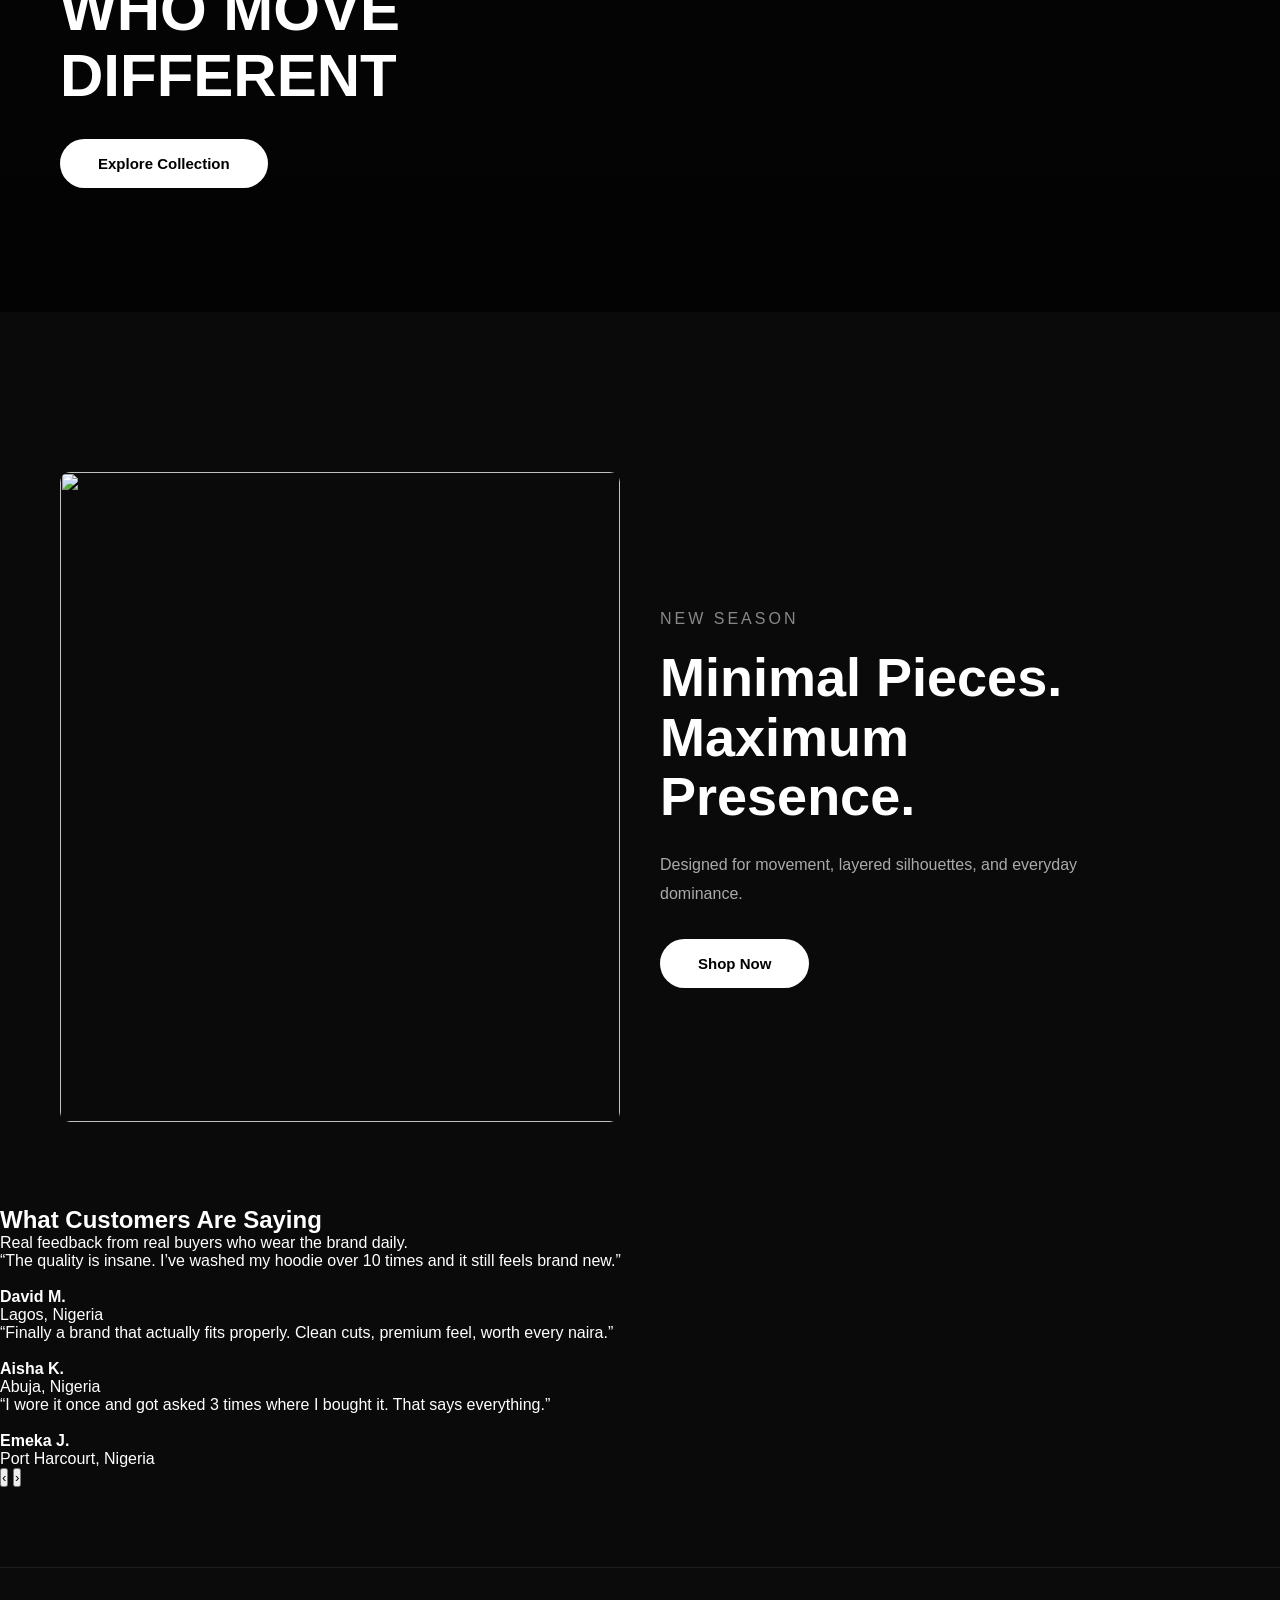
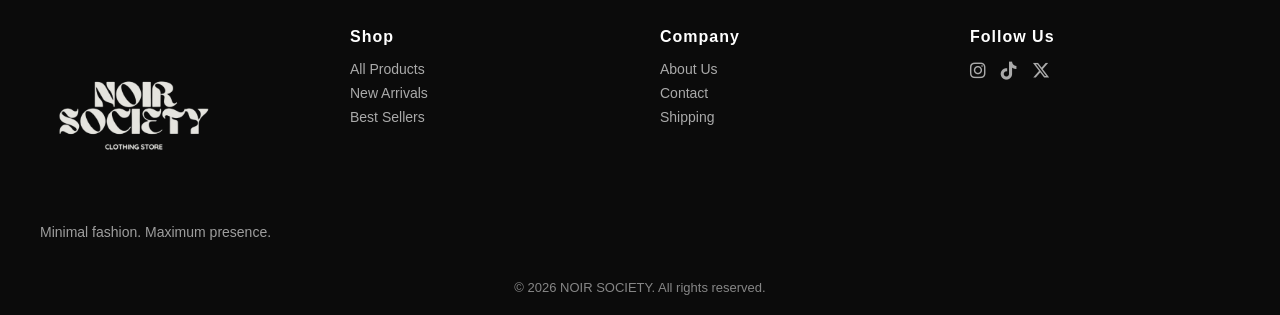
==== commit ac6c8e1c: "Update index.html" ====
--- a/index.html
+++ b/index.html
@@ -132,7 +132,7 @@
       WHO MOVE DIFFERENT
     </h2>
 
-    <button class="shop-btn">Explore Collection</button>
+    <a href="products.html"> <button class="shop-btn">Explore Collection</button></a>
   </div>
 </section>
 
@@ -184,6 +184,54 @@
 
 </div>
 
+<section class="testimonial-section">
+  <div class="container">
+    <h2 class="title">What Customers Are Saying</h2>
+    <p class="subtitle">Real feedback from real buyers who wear the brand daily.</p>
+
+    <div class="testimonial-wrapper">
+
+      <div class="testimonial active">
+        <p class="quote">“The quality is insane. I’ve washed my hoodie over 10 times and it still feels brand new.”</p>
+        <div class="person">
+          <img src="https://i.pravatar.cc/100?img=12" alt="">
+          <div>
+            <h4>David M.</h4>
+            <span>Lagos, Nigeria</span>
+          </div>
+        </div>
+      </div>
+
+      <div class="testimonial">
+        <p class="quote">“Finally a brand that actually fits properly. Clean cuts, premium feel, worth every naira.”</p>
+        <div class="person">
+          <img src="https://i.pravatar.cc/100?img=32" alt="">
+          <div>
+            <h4>Aisha K.</h4>
+            <span>Abuja, Nigeria</span>
+          </div>
+        </div>
+      </div>
+
+      <div class="testimonial">
+        <p class="quote">“I wore it once and got asked 3 times where I bought it. That says everything.”</p>
+        <div class="person">
+          <img src="https://i.pravatar.cc/100?img=45" alt="">
+          <div>
+            <h4>Emeka J.</h4>
+            <span>Port Harcourt, Nigeria</span>
+          </div>
+        </div>
+      </div>
+
+    </div>
+
+    <div class="controls">
+      <button id="prev">‹</button>
+      <button id="next">›</button>
+    </div>
+  </div>
+</section>
 <div class="toast" id="toast">
   Product added to cart
 </div>
@@ -232,7 +280,7 @@
   </div>
 
 </footer>
-<a href="https://wa.me/2348138065824" class="whatsapp-float" target="_blank" rel="noopener">
+<a href="https://wa.me/234XXXXXXXXXX" class="whatsapp-float" target="_blank" rel="noopener">
   <img src="https://cdn.jsdelivr.net/gh/simple-icons/simple-icons/icons/whatsapp.svg" alt="WhatsApp Chat">
 </a>
   
